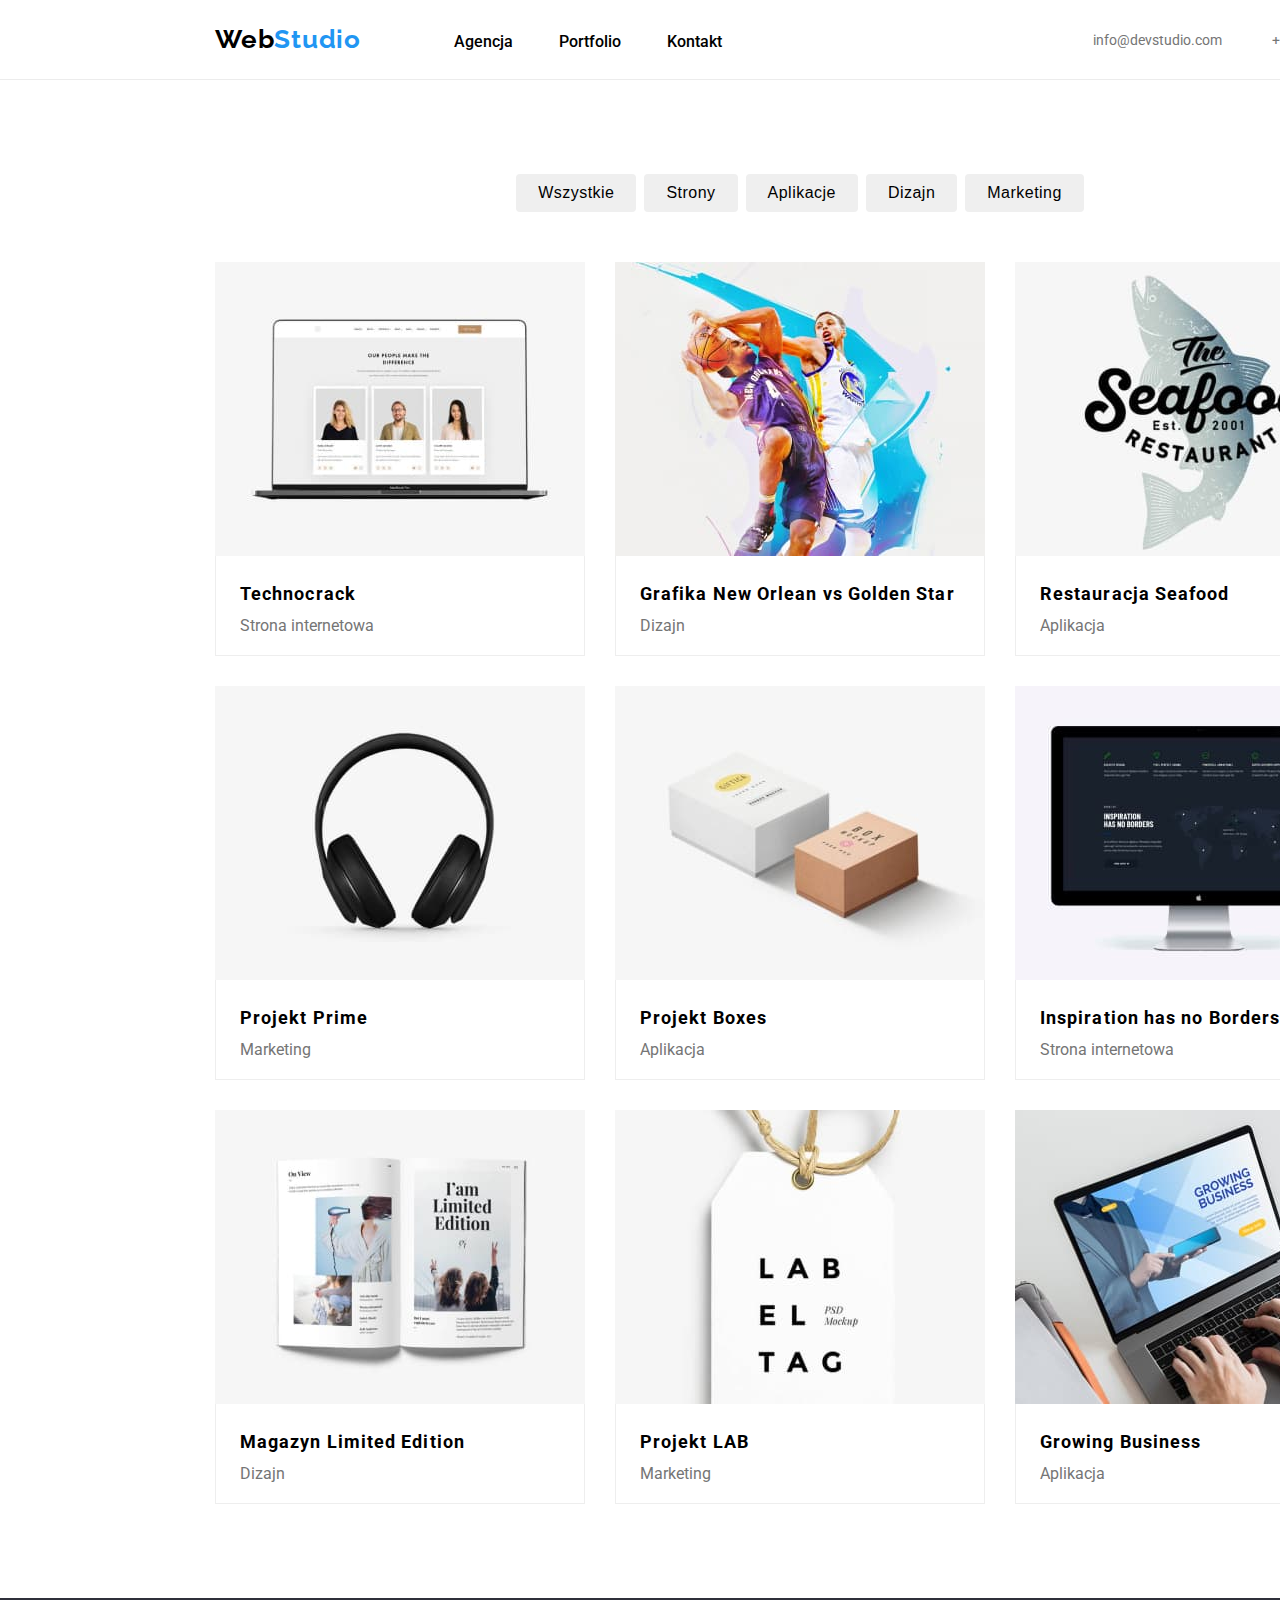
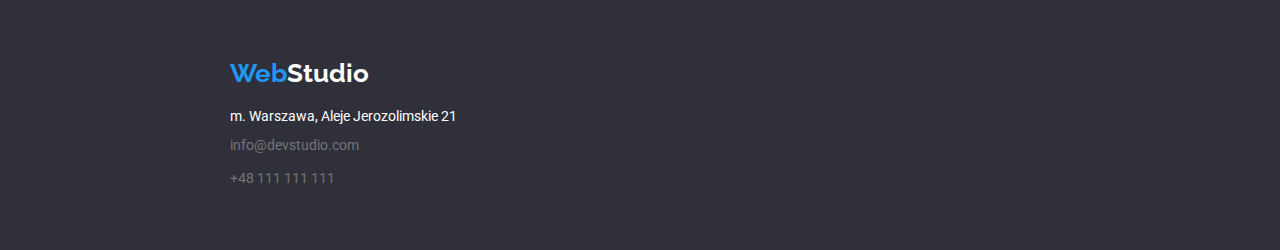
==== portfolio.html @ f9b562af "Copy" ====
<!DOCTYPE html>
<html lang="pl">
  <head>
    <meta charset="UTF-8" />
    <meta http-equiv="X-UA-Compatible" content="IE=edge" />
    <meta name="viewport" content="width=device-width, initial-scale=1.0" />
    <link rel="preconnect" href="https://fonts.googleapis.com" />
    <link rel="preconnect" href="https://fonts.gstatic.com" crossorigin />
    <link
      href="https://fonts.googleapis.com/css2?family=Raleway:wght@700&family=Roboto:wght@400;500;700;900&display=swap"
      rel="stylesheet"
    />
    <link
      rel="stylesheet"
      href="node_modules/modern-normalize/modern-normalize.css"
    />
    <link rel="stylesheet" href="css/styles.css" />
    <title>Portfolio</title>
  </head>
  
  <body class="center">
      <header class="header">
      <div class="container header-flex">
                     <a href="index.html">
                    <h2 class="logo-nav">
                        <span class="header-nav">Web</span>Studio
                    </h2>
                        </a>
                <nav class="navigation">
                    <ul class="navigation-menu">
                        <li>
                            <a href="index.html">Agencja</a>
                        </li>
                        <li>
                            <a href="portfolio.html">Portfolio</a>
                        </li>
                        <li>
                            <a href="#Kontakt">Kontakt</a>
                        </li>
                    </ul>
                </nav>
                <ul class="contact-links-header">
                  <li>
                    <a href="mailto:info@devstudio.com">info@devstudio.com</a>
                  </li>
                  <li>
                    <a href="tel:+48111111111">+48 111 111 111</a>
                  </li>
                </ul>
        </div>
      </header>
    </div>
    <main>
      <div class="container">
        <ul class="button-list">
          <li><button type="button">Wszystkie</button></li>
          <li><button type="button">Strony</button></li>
          <li><button type="button">Aplikacje</button></li>
          <li><button type="button">Dizajn</button></li>
          <li><button type="button">Marketing</button></li>
        </ul>
      </div>
      <div class="container">
      <ul class="product-center">
        <li>
          <figure class="product">
            <img
              class="portfolio-image"
              src="images/technocrack.jpg"
              width="370"
              height="294"
              alt="technocrack"
            />
            <figcaption class="photo-description">
              <p class="product-name">Technocrack</p>
              <p class="product-description">Strona internetowa</p>
            </figcaption>
          </figure>
        </li>
        <li>
          <figure class="product">
            <img
              class="portfolio-image"
              src="images/neworleanvsgoldenstar.jpg"
              width="370"
              height="294"
              alt="neworleanvsgoldenstar"
            />
            <figcaption class="photo-description">
              <p class="product-name">Grafika New Orlean vs Golden Star</p>
              <p class="product-description">Dizajn</p>
            </figcaption>
          </figure>
        </li>
        <li>
          <figure class="product">
            <img
              class="portfolio-image"
              src="images/seafood.jpg"
              width="370"
              height="294"
              alt="seafood"
            />
            <figcaption class="photo-description">
              <p class="product-name">Restauracja Seafood</p>
              <p class="product-description">Aplikacja</p>
            </figcaption>
          </figure>
        </li>
        <li>
          <figure class="product">
            <img
              class="portfolio-image"
              src="images/prime.jpg"
              width="370"
              height="294"
              alt="prime"
            />
            <figcaption class="photo-description">
              <p class="product-name">Projekt Prime</p>
              <p class="product-description">Marketing</p>
            </figcaption>
          </figure>
        </li>
        <li>
          <figure class="product">
            <img
              class="portfolio-image"
              src="images/boxes.jpg"
              width="370"
              height="294"
              alt="boxes"
            />
            <figcaption class="photo-description">
              <p class="product-name">Projekt Boxes</p>
              <p class="product-description">Aplikacja</p>
            </figcaption>
          </figure>
        </li>
        <li>
          <figure class="product">
            <img
              class="portfolio-image"
              src="images/inspiration.jpg"
              width="370"
              height="294"
              alt="inspiration"
            />
            <figcaption class="photo-description">
              <p class="product-name">Inspiration has no Borders</p>
              <p class="product-description">Strona internetowa</p>
            </figcaption>
          </figure>
        </li>
        <li>
          <figure class="product">
            <img
              class="portfolio-image"
              src="images/magazyn.jpg"
              width="370"
              height="294"
              alt="magazyn"
            />
            <figcaption class="photo-description">
              <p class="product-name">Magazyn Limited Edition</p>
              <p class="product-description">Dizajn</p>
            </figcaption>
          </figure>
        </li>
        <li>
          <figure class="product">
            <img
              class="portfolio-image"
              src="images/lab.jpg"
              width="370"
              height="294"
              alt="projekt lab"
            />
            <figcaption class="photo-description">
              <p class="product-name">Projekt LAB</p>
              <p class="product-description">Marketing</p>
            </figcaption>
          </figure>
        </li>
        <li>
          <figure class="product">
            <img
              class="portfolio-image"
              src="images/business.jpg"
              width="370"
              height="294"
              alt="business"
            />
            <figcaption class="photo-description">
              <p class="product-name">Growing Business</p>
              <p class="product-description">Aplikacja</p>
            </figcaption>
          </figure>
        </li>
      </ul>
      </div>
      </main>
      <footer class="footer-navigation">
        <div class="container">
        <div class="navigation-color">
          <a href="index.html">
            <h2 class="navigation-footer-header">
              <span class="navigation-name">Web</span>Studio
            </h2>
          </a>
        </div>
        <address class="address">
          <p>m. Warszawa, Aleje Jerozolimskie 21</p>
          <div class="contact">
            <a href="mailto:info@devstudio.com">info@devstudio.com</a>
            <a href="tel:+48111111111">+48 111 111 111</a>
          </div>
        </address>
        </div>
      </footer>
    </div>
  </body>
</html>
---- css/styles.css ----
* {
  box-sizing: border-box;
  margin: 0;
  padding: 0;
  text-decoration: none;
  list-style: none;
}

:root {
  --black-color: #000000;
  --main-normal-text-color: #212121;
  --contacts-header-color: #757575;
  --white-text: white;
  --border: #eeeeee;
  --header-bg: #2f303a;
  --blue-color: #2196f3;
  --background-color: #2f303a;
}
.container {
  width: 1200px;
  margin-left: auto;
  margin-right: auto;
  padding: 0 15px;
}

body {
  font-family: "Roboto", "Raleway", sans-serif;
  width: 1600px;
}

.center{
  margin-left: auto;
  margin-right: auto;}

.header-flex {
  display: flex;
}

.header {
  height: 80px;
  border-bottom: 1px solid #ececec;
  background-color: var(--white-color);
}

.navigation-menu {
  display: flex;
  gap: 46px;
}

.navigation {
  padding-left: 93px;
  padding-top: 32px;
  padding-bottom: 32px;
}

.header-nav {
  font-family: "Raleway";
  font-weight: 700;
  font-size: 26px;
  color: var(--black-color);
}

.logo-nav {
  font-family: "Raleway";
  font-size: 26px;
  line-height: 1.2;
  color: var(--blue-color);
  letter-spacing: 0.03em;
  padding-top: 24px;
  padding-bottom: 25px;
}

.navigation h2 {
  font-size: 26px;
  padding-right: 93px;
    
}

.navigation a {
  color: var(--black-color);
  font-size: 16px;
  font-weight: 500;
}

.contact-links-header a {
  font-size: 14px;
  line-height: 16px;
  color: var(--contacts-header-color);
}

.contact-links-header {
  padding-top: 32px;
  padding-bottom: 32px;
  display: flex;
  font-size: 14px;
  line-height: 16px;
  color: var(--contacts-header-color);
  padding-left: 371px;
  gap: 50px;
}


.navigation a:focus,
.navigation a:hover,
.contact-links-header a:focus,
.contact-links-header a:hover,
.footer-navigation a:focus,
.footer-navigation a:hover {
  color: var(--blue-color);
}

.footer-navigation {
  padding-left: 30px;
  padding-bottom: 60px;
  background-color: var(--background-color);
}

.contact {
  font-size: 14px;
}

.contact a {
    text-decoration: none;
    font-size: 14px;
    line-height: 24px;
    color: var(--contacts-header-color);
    display: block;
    padding-top: 9px;
}

.footer-navigation address {
    color: #ffffff;
    font-size: 14px;
}

.navigation-name {
    font-family: "Raleway";
    color: var(--blue-color);
    font-weight: 700;
    font-size: 26px;
}

.navigation-color {
    font-family: "Raleway";
    font-weight: 700;
    font-size: 26px;
    color: #ffffff;
}

.navigation-footer-header {
    color: #ffffff;
    font-weight: 700;
    font-size: 26px;
    padding-top: 60px;
    padding-bottom: 20px;
}


.address {
    font-style: normal;
}




/*agencja,portfolio,kontakt - header*/

.about-links a {
    text-decoration: none;
    color: #000000;
    font-size: 16px;
    font-weight: 500;
}

.about-links .about {
  display: flex;
  list-style: none;
  gap: 46px;
  text-decoration: none;
  font-weight: 500;
  line-height: 1.1;
  letter-spacing: 0.02em;
  color: var(--main-normal-text-color);
}
.about-links .about:hover,
.about-links .about:focus {
  color: var(--main-link-color);
}

/*kontakt links - mail and tel*/

.social-links a {
  text-decoration: none;
  color: var(--main-text-color);
  font-weight: 500;
}

.primary-link {
  font-family: "Roboto";
  color: var(--main-normal-text-color);
  font-weight: 500;
  letter-spacing: 0.02em;
}
.primary-link:hover {
  color: var(--main-link-color);
}

/*Text on main page and button under */

.solutions {
  display: flex;
  background-color: var(--background-color);
  flex-direction: column;
  justify-content: center;
  padding: 200px 0;
}

.solution-main {
  color: #ffffff;
  letter-spacing: 0.06em;
  font-size: 44px;
  line-height: calc(60 / 44);
  width: 696px;
  text-align: center;
  align-self: center;
  padding-bottom: 15px;
  margin: auto;
}


.button-order {
  text-align: center;
  display: block;
  line-height: 1.9;
  letter-spacing: 0.06em;
  padding: 10px 42px;
  color: white;
  border-radius: 4px;
  background-color: #2196f3;
  align-self: center;
  box-shadow: 0px 4px 4px rgba(0, 0, 0, 0.15);
  border: none;
  margin-top: 30px;
  font-size: 16px;
  font-weight: 700;
  margin: auto;
}

.button-order:hover,
.button-order:focus {
  color: var(--white-text);
  cursor: pointer;
}

/* Lorem ipsum text */

.first-section {
    padding-top: 94px;
}

.description {
    display: flex;
    gap: 30px;
    align-items: center;
    margin: auto;
}

.descripion-title {
    font-weight: 700;
    font-size: 14px;
    line-height: 1.14;
}

.description-text {
    font-size: 14px;
    line-height: 1.71;
    padding-top:10px;
}
/*what we do - on main page*/

.second-section {
    padding-top: 94px;
    padding-bottom: 94px;
}

.main-list-title {
    font-weight: 700;
    font-size: 36px;
    line-height: 1.17;
    text-align: center;
    padding-bottom: 50px;
  letter-spacing: 0.03em;
  color: var(--main-normal-text-color);
}

.main-list {
    display: flex;
    list-style: none;
    gap: 30px;
    justify-content: center;
}

/*team on main page*/

.third-section {
    background-color: #f5f4fa;
    padding-top: 94px;
    padding-bottom: 94px;
}

.team {
    padding-bottom: 50px;
  font-size: 36px;
  font-weight: 700;
  line-height: 1.17;
  text-align: center;
  letter-spacing: 0.03em;
  color: var(--main-normal-text-color);
}

.team-list{
  display: flex;
  gap: 30px;
  justify-content: center;
}

.pictures {
  background: #FFFFFF;
  box-shadow: 0px 1px 3px rgba(0, 0, 0, 0.12), 0px 1px 1px rgba(0, 0, 0, 0.14),
    0px 2px 1px rgba(0, 0, 0, 0.2);
  border-bottom-left-radius: 4px;
  border-bottom-right-radius: 4px;
}

.pictures figcaption {text-align: center;
  padding: 30px ;}

.name {
  font-weight: 500;
  font-size: 16px;
  letter-spacing: 0.03em;
  padding-bottom: 10px;}

.what-do {
  font-weight: 500;
  color: #757575;;
}


/*buttons on top - portfolio page*/

.button-list {
  display: flex;
  gap: 8px;
  justify-content: center;
  padding: 94px 0;
  padding-bottom: 50px;
}


.button-list > li > button {
  font-weight: 500;
  padding: 6px 22px;
  font-size: 16px;
  border-radius: 4px;
  border: none;
  color: var(--main-font-color);
  line-height: calc(26 / 16);
  letter-spacing: 00.03em;
}

.button-list > li > button:hover {
  cursor: pointer;
  background-color: #2196f3;
  color: var(--white-text);
  box-shadow: 0px 3px 1px rgba(0, 0, 0, 0.1), 0px 1px 2px rgba(0, 0, 0, 0.08),
    0px 2px 2px rgba(0, 0, 0, 0.12);
}

.button-list > li > button:focus {
  background-color: #2196f3;
  color: var(--white-text);
}

/*portfolio list - images*/

.photo-description{
display: flex;
  flex-direction: column;
  gap: 4px;
  padding: 20px 24px;
  border-bottom: 1px solid var(--border);
  border-left: 1px solid var(--border);
  border-right: 1px solid var(--border);
}

.product-center {

    display: flex;
    flex-wrap: wrap;
    gap:30px;
    margin: 0 auto;
    margin-bottom:94px;
    
}
.product {
  background-color: #ffffff;
 
}
.portfolio-image {vertical-align: top;}

.product-name {
  font-weight: 700;
  line-height: 2;
  letter-spacing: 0.06em;
  font-size: 18px;
}
.product-description {
    font-size: 16px;
    color: var(--contacts-header-color);
}
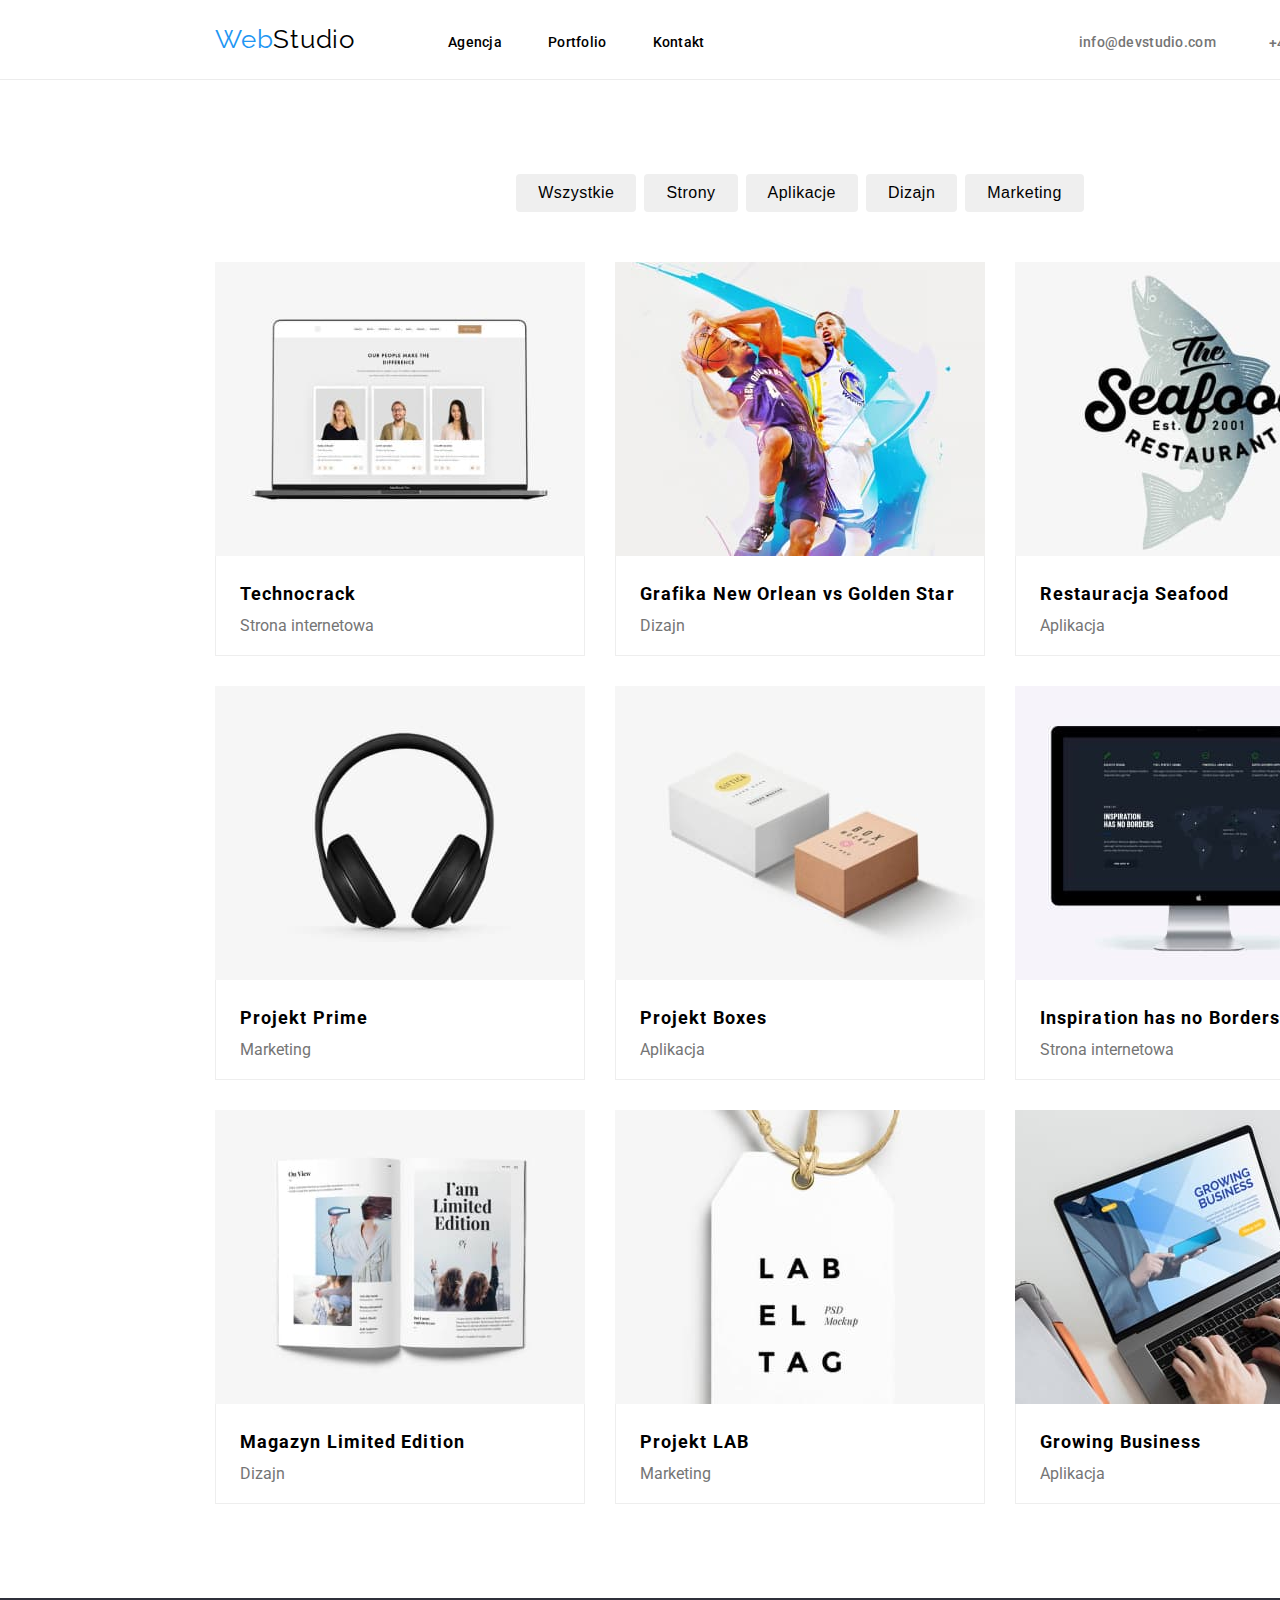
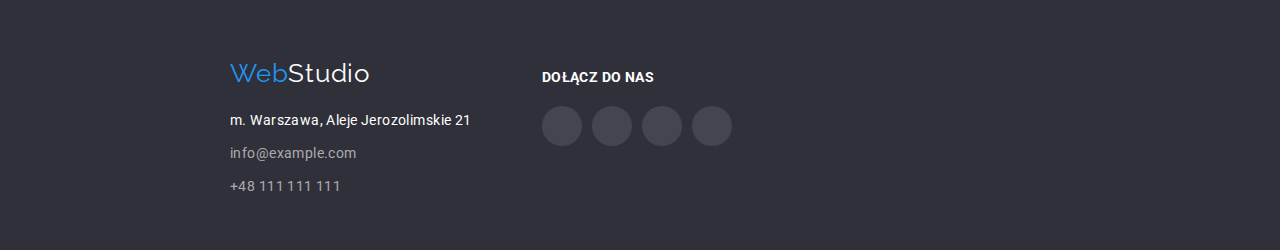
==== commit 3650828d: "Update portfolio.html" ====
--- a/portfolio.html
+++ b/portfolio.html
@@ -19,37 +19,48 @@
   </head>
   
   <body class="center">
-      <header class="header">
+    <header class="header">
       <div class="container header-flex">
-                     <a href="index.html">
-                    <h2 class="logo-nav">
-                        <span class="header-nav">Web</span>Studio
-                    </h2>
-                        </a>
-                <nav class="navigation">
-                    <ul class="navigation-menu">
-                        <li>
-                            <a href="index.html">Agencja</a>
-                        </li>
-                        <li>
-                            <a href="portfolio.html">Portfolio</a>
-                        </li>
-                        <li>
-                            <a href="#Kontakt">Kontakt</a>
-                        </li>
-                    </ul>
-                </nav>
-                <ul class="contact-links-header">
-                  <li>
-                    <a href="mailto:info@devstudio.com">info@devstudio.com</a>
-                  </li>
-                  <li>
-                    <a href="tel:+48111111111">+48 111 111 111</a>
-                  </li>
-                </ul>
-        </div>
-      </header>
-    </div>
+        <a class="logo" href="index.html"
+          >Web<span class="logo-span">Studio</span>
+        </a>
+        <nav class="navigation">
+          <ul class="list nav-list">
+            <li>
+              <a class="agency-link" href="index.html">Agencja</a>
+            </li>
+            <li>
+              <a class="portfolio-link" href="portfolio.html">Portfolio</a>
+            </li>
+            <li>
+              <a class="contact-link" href="/contact">Kontakt</a>
+            </li>
+          </ul>
+        </nav>
+        <ul class="list contact-list">
+          <li>
+            <a class="email-header" href="mailto:info@devstudio.com">
+              <svg width="16" height="12">
+                <use
+                  href="/goit-markup-hw-04/images/icons.svg#email-icon"
+                ></use>
+              </svg>
+              info@devstudio.com
+            </a>
+          </li>
+          <li>
+            <a class="phone-header" href="tel:+48111111111">
+              <svg width="10" height="16">
+                <use
+                  href="/goit-markup-hw-04/images/icons.svg#tel-icon"
+                ></use>
+              </svg>
+              +48 111 111 111
+            </a>
+          </li>
+        </ul>
+      </div>
+    </header>
     <main>
       <div class="container">
         <ul class="button-list">
@@ -200,24 +211,68 @@
       </ul>
       </div>
       </main>
-      <footer class="footer-navigation">
-        <div class="container">
-        <div class="navigation-color">
-          <a href="index.html">
-            <h2 class="navigation-footer-header">
-              <span class="navigation-name">Web</span>Studio
-            </h2>
-          </a>
-        </div>
-        <address class="address">
-          <p>m. Warszawa, Aleje Jerozolimskie 21</p>
-          <div class="contact">
-            <a href="mailto:info@devstudio.com">info@devstudio.com</a>
-            <a href="tel:+48111111111">+48 111 111 111</a>
+      <footer class="footer">
+      <div class="container footercontent">
+        <section>
+          <ul class="list">
+            <li class="footer-logo-item">
+              <a class="footer-logo" href="index.html"
+                >Web<span class="footer-logo-span">Studio</span>
+              </a>
+            </li>
+            <li class="footer-address-item">
+              <address class="footer-address">
+                m. Warszawa, Aleje Jerozolimskie 21
+              </address>
+            </li>
+            <li class="footer-email-item">
+              <a class="footer-email" href="mailto:info@example.com"
+                >info@example.com</a
+              >
+            </li>
+            <li class="footer-phone-item">
+              <a class="footer-phone" href="tel:+48111111111"
+                >+48 111 111 111</a
+              >
+            </li>
+          </ul>
+        </section>
+        <section class="footer-socialmedia">
+          <p class="footer-socialmedia-header">dołącz do nas</p>
+          <div>
+            <ul class="list footer-socialmedia-items">
+              <li class="footer-socialmedia-item">
+                <svg width="20" height="20">
+                  <use
+                    href="/goit-markup-hw-04/images/icons.svg#instagram"
+                  ></use>
+                </svg>
+              </li>
+              <li class="footer-socialmedia-item">
+                <svg width="20" height="20">
+                  <use
+                    href="/goit-markup-hw-04/images/icons.svg#twitter"
+                  ></use>
+                </svg>
+              </li>
+              <li class="footer-socialmedia-item">
+                <svg width="20" height="20">
+                  <use
+                    href="/goit-markup-hw-04/images/icons.svg#facebook"
+                  ></use>
+                </svg>
+              </li>
+              <li class="footer-socialmedia-item">
+                <svg width="20" height="20">
+                  <use
+                    href="/goit-markup-hw-04/images/icons.svg#linkedin"
+                  ></use>
+                </svg>
+              </li>
+            </ul>
           </div>
-        </address>
-        </div>
-      </footer>
-    </div>
+        </section>
+      </div>
+    </footer>
   </body>
 </html>--- a/css/styles.css
+++ b/css/styles.css
@@ -29,23 +29,35 @@
   width: 1600px;
 }
 
+
 .center{
   margin-left: auto;
   margin-right: auto;}
 
-.header-flex {
-  display: flex;
-}
 
 .header {
   height: 80px;
   border-bottom: 1px solid #ececec;
-  background-color: var(--white-color);
-}
-
-.navigation-menu {
-  display: flex;
-  gap: 46px;
+  background-color: var(--white-text);
+}
+
+.header-flex {
+  display: flex;
+}
+
+.logo {
+  font-family: "Raleway", sans-serif;
+  font-size: 26px;
+  line-height: 1.2;
+  color: var(--blue-color);
+  text-decoration: none;
+  letter-spacing: 0.03em;
+  padding-top: 24px;
+  padding-bottom: 25px;
+}
+
+.logo-span {
+  color: var(--black-color);
 }
 
 .navigation {
@@ -54,114 +66,187 @@
   padding-bottom: 32px;
 }
 
-.header-nav {
-  font-family: "Raleway";
-  font-weight: 700;
-  font-size: 26px;
+.nav-list {
+  display: flex;
+  gap: 46px;
+}
+
+.agency-link {
+  font-weight: 500;
+  font-size: 14px;
+  line-height: 1.14;
   color: var(--black-color);
-}
-
-.logo-nav {
+  letter-spacing: 0.02em;
+}
+
+.portfolio-link {
+  font-weight: 500;
+  font-size: 14px;
+  line-height: 1.14;
+  color: var(--black-color);
+  letter-spacing: 0.02em;
+}
+
+.contact-link {
+  font-weight: 500;
+  font-size: 14px;
+  line-height: 1.14;
+  color: var(--black-color);
+  text-decoration: none;
+  letter-spacing: 0.02em;
+}
+
+.contact-list {
+  display: flex;
+  padding-left: 345px;
+  padding-top: 32px;
+  padding-bottom: 32px;
+  gap: 30px;
+}
+
+.email-header {
+  font-weight: 500;
+  font-size: 14px;
+  line-height: 1.1;
+  color: var(--contacts-header-color);
+  letter-spacing: 0.02em;
+}
+
+.header svg {
+  margin-right: 10px;
+}
+
+.phone-header {
+  font-weight: 500;
+  font-size: 14px;
+  line-height: 1.1;
+  color: var(--contacts-header-color);
+  letter-spacing: 0.02em;
+}
+
+
+.email-header:hover,
+.email-header:focus,
+.phone-header:hover,
+.phone-header:focus,
+.agency-link:hover,
+.agency-link:focus,
+.contact-link:hover,
+.contact-link:focus,
+.footer-email:hover,
+.footer-email:focus,
+.footer-phone:hover,
+.footer-phone:focus,
+.portfolio-footer-email:hover,
+.portfolio-footer-email:focus,
+.portfolio-link:hover,
+.portfolio-link:focus {
+  color: var(--blue-color);
+  fill: var(--blue-color);
+}
+
+
+
+.footer {
+  height: 252px;
+  background: #2f303a;
+}
+
+.footercontent {
+  display: flex;
+}
+
+.footer-logo-item {
+  padding-top: 60px;
+  padding-bottom: 20px;
+  padding-left: 15px;
+}
+
+.footer-logo {
   font-family: "Raleway";
   font-size: 26px;
   line-height: 1.2;
   color: var(--blue-color);
-  letter-spacing: 0.03em;
-  padding-top: 24px;
-  padding-bottom: 25px;
-}
-
-.navigation h2 {
-  font-size: 26px;
-  padding-right: 93px;
-    
-}
-
-.navigation a {
-  color: var(--black-color);
-  font-size: 16px;
-  font-weight: 500;
-}
-
-.contact-links-header a {
-  font-size: 14px;
-  line-height: 16px;
-  color: var(--contacts-header-color);
-}
-
-.contact-links-header {
-  padding-top: 32px;
-  padding-bottom: 32px;
-  display: flex;
-  font-size: 14px;
-  line-height: 16px;
-  color: var(--contacts-header-color);
-  padding-left: 371px;
-  gap: 50px;
-}
-
-
-.navigation a:focus,
-.navigation a:hover,
-.contact-links-header a:focus,
-.contact-links-header a:hover,
-.footer-navigation a:focus,
-.footer-navigation a:hover {
-  color: var(--blue-color);
-}
-
-.footer-navigation {
-  padding-left: 30px;
-  padding-bottom: 60px;
-  background-color: var(--background-color);
-}
-
-.contact {
-  font-size: 14px;
-}
-
-.contact a {
-    text-decoration: none;
-    font-size: 14px;
-    line-height: 24px;
-    color: var(--contacts-header-color);
-    display: block;
-    padding-top: 9px;
-}
-
-.footer-navigation address {
-    color: #ffffff;
-    font-size: 14px;
-}
-
-.navigation-name {
-    font-family: "Raleway";
-    color: var(--blue-color);
-    font-weight: 700;
-    font-size: 26px;
-}
-
-.navigation-color {
-    font-family: "Raleway";
-    font-weight: 700;
-    font-size: 26px;
-    color: #ffffff;
-}
-
-.navigation-footer-header {
-    color: #ffffff;
-    font-weight: 700;
-    font-size: 26px;
-    padding-top: 60px;
-    padding-bottom: 20px;
-}
-
-
-.address {
-    font-style: normal;
-}
-
-
+  text-decoration: none;
+  letter-spacing: 0.03em;
+}
+
+.footer-logo-span {
+  color: var(--white-text);
+}
+
+.footer-address {
+  font-size: 14px;
+  line-height: 1.7;
+  font-style: normal;
+  letter-spacing: 0.03em;
+  color: var(--white-text);
+}
+
+.footer-address-item {
+  padding-bottom: 9px;
+  padding-left: 15px;
+}
+
+.footer-email {
+  font-size: 14px;
+  line-height: 1.7;
+  text-decoration: none;
+  letter-spacing: 0.03em;
+  color: rgba(255, 255, 255, 0.6);
+}
+
+.footer-email-item {
+  padding-bottom: 9px;
+  padding-left: 15px;
+}
+
+.footer-phone {
+  font-size: 14px;
+  line-height: 1.7;
+  text-decoration: none;
+  letter-spacing: 0.03em;
+  color: rgba(255, 255, 255, 0.6);
+  padding-left: 15px;
+}
+
+.footer-socialmedia {
+  padding-top: 72px;
+  padding-left: 70px;
+}
+
+.footer-socialmedia-header {
+  font-weight: 700;
+  font-size: 14px;
+  line-height: 1.14;
+  letter-spacing: 0.03em;
+  text-transform: uppercase;
+  color: var(--white-text);
+  margin: 0;
+}
+
+.footer-socialmedia-items {
+  display: flex;
+  padding-top: 20px;
+  gap: 10px;
+}
+
+.footer-socialmedia-item {
+  width: 40px;
+  height: 40px;
+  display: inline-flex;
+  justify-content: center;
+  align-items: center;
+  border-radius: 50%;
+  fill: var(--white-text);
+  background: rgba(255, 255, 255, 0.1);
+}
+
+.footer-socialmedia-item:hover,
+.footer-socialmedia-item:focus {
+  background: var(--blue-color);
+  cursor: pointer;
+}
 
 
 /*agencja,portfolio,kontakt - header*/
@@ -214,6 +299,8 @@
   flex-direction: column;
   justify-content: center;
   padding: 200px 0;
+  background: rgba(47, 48, 58, 0.4);
+  background-image: url(/goit-markup-hw-04/images/banerphoto.jpg);
 }
 
 .solution-main {
@@ -254,6 +341,15 @@
 }
 
 /* Lorem ipsum text */
+.desc-svg-box {
+  display: flex;
+  width: 270px;
+  height: 120px;
+  justify-content: center;
+  align-items: center;
+  background: #f5f4fa;
+  border-radius: 4px;
+}
 
 .first-section {
     padding-top: 94px;
@@ -337,16 +433,95 @@
   padding: 30px ;}
 
 .name {
+  padding-top: 30px;
+  padding-bottom: 10px;
   font-weight: 500;
   font-size: 16px;
-  letter-spacing: 0.03em;
-  padding-bottom: 10px;}
+  line-height: 1.2;
+  color: var(--secondary-header-color);
+  text-align: center;
+  letter-spacing: 0.03em;
+  margin: 0;}
 
 .what-do {
-  font-weight: 500;
+  font-size: 16px;
+  line-height: 1.2;
+  text-align: center;
+  letter-spacing: 0.03em;
+  margin: 0;
+  padding-bottom: 16px;
   color: #757575;;
 }
 
+.team-socialmedia {
+  padding-bottom: 30px;
+}
+
+.team-socialmedia-items {
+  display: flex;
+  margin: 0;
+  padding: 0;
+  justify-content: center;
+}
+
+.team-socialmedia-item {
+  width: 40px;
+  height: 40px;
+  margin: 0 10px;
+  display: inline-flex;
+  justify-content: center;
+  align-items: center;
+  border-radius: 50%;
+  fill: #afb1b8;
+}
+
+.team-socialmedia-item:hover,
+.team-socialmedia-item:focus {
+  fill: var(--white-text);
+  background-color: var(--blue-color);
+  cursor: pointer;
+}
+
+/*customers*/
+
+.customers {
+  padding: 94px 0px 94px 0px;
+  background-color: var(--white-text);
+}
+
+.cust-header {
+  font-weight: 700;
+  font-size: 36px;
+  line-height: 1.16;
+  text-align: center;
+  letter-spacing: 0.03em;
+  padding-bottom: 50px;
+  margin: 0;
+  color: #212121;
+}
+
+.cust-list-items {
+  display: flex;
+}
+
+.cust-list-item {
+  border: 1px solid #afb1b8;
+  border-radius: 4px;
+  display: flex;
+  width: 170px;
+  height: 92px;
+  margin: 0 15px;
+  justify-content: center;
+  align-items: center;
+  fill: #afb1b8;
+}
+
+.cust-list-item:hover,
+.cust-list-item:focus {
+  fill: var(--blue-color);
+  border-color: var(--blue-color);
+  cursor: pointer;
+}
 
 /*buttons on top - portfolio page*/
 
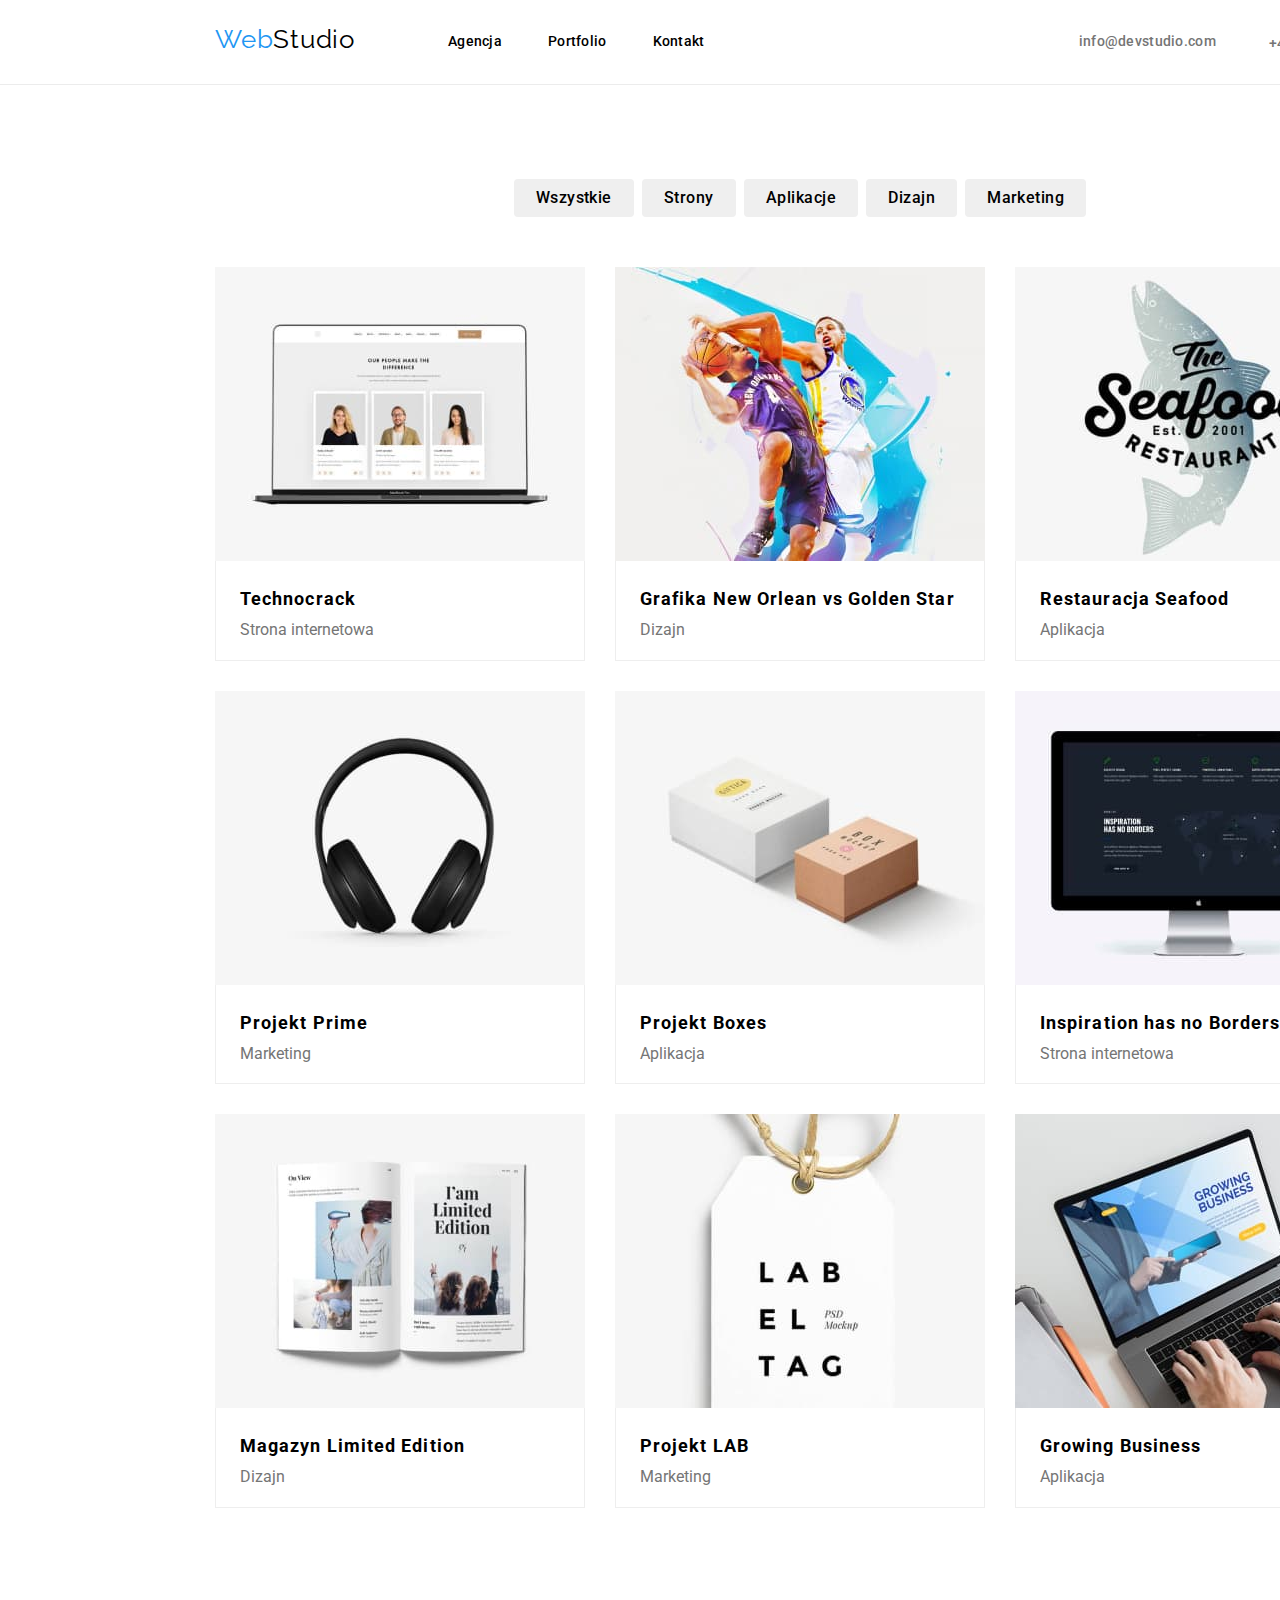
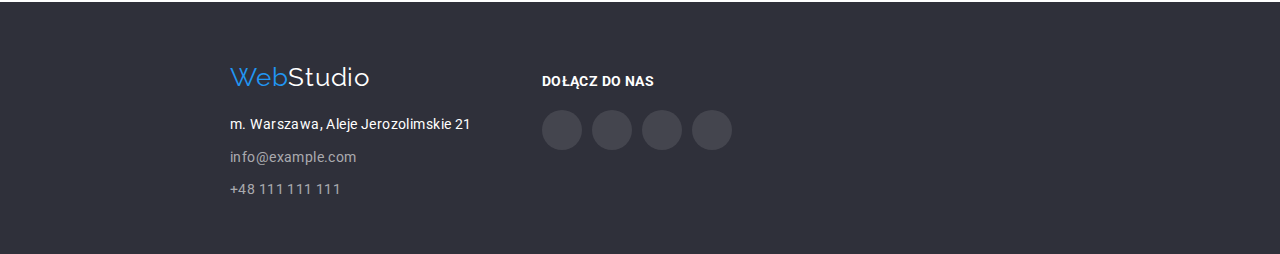
==== commit 61611c9b: "Update portfolio.html" ====
--- a/portfolio.html
+++ b/portfolio.html
@@ -12,7 +12,7 @@
     />
     <link
       rel="stylesheet"
-      href="node_modules/modern-normalize/modern-normalize.css"
+      href="https://cdnjs.cloudflare.com/ajax/libs/modern-normalize/1.1.0/modern-normalize.min.css"
     />
     <link rel="stylesheet" href="css/styles.css" />
     <title>Portfolio</title>
--- a/css/styles.css
+++ b/css/styles.css
@@ -36,7 +36,6 @@
 
 
 .header {
-  height: 80px;
   border-bottom: 1px solid #ececec;
   background-color: var(--white-text);
 }
@@ -429,7 +428,8 @@
   border-bottom-right-radius: 4px;
 }
 
-.pictures figcaption {text-align: center;
+.pictures figcaption {
+  text-align: center;
   padding: 30px ;}
 
 .name {
@@ -581,8 +581,14 @@
 }
 .product {
   background-color: #ffffff;
- 
-}
+}
+
+.product:hover {
+  box-shadow: 0px 1px 1px rgba(0, 0, 0, 0.12), 0px 4px 4px rgba(0, 0, 0, 0.06),
+    1px 4px 6px rgba(0, 0, 0, 0.16);
+    cursor: pointer;
+}
+
 .portfolio-image {vertical-align: top;}
 
 .product-name {
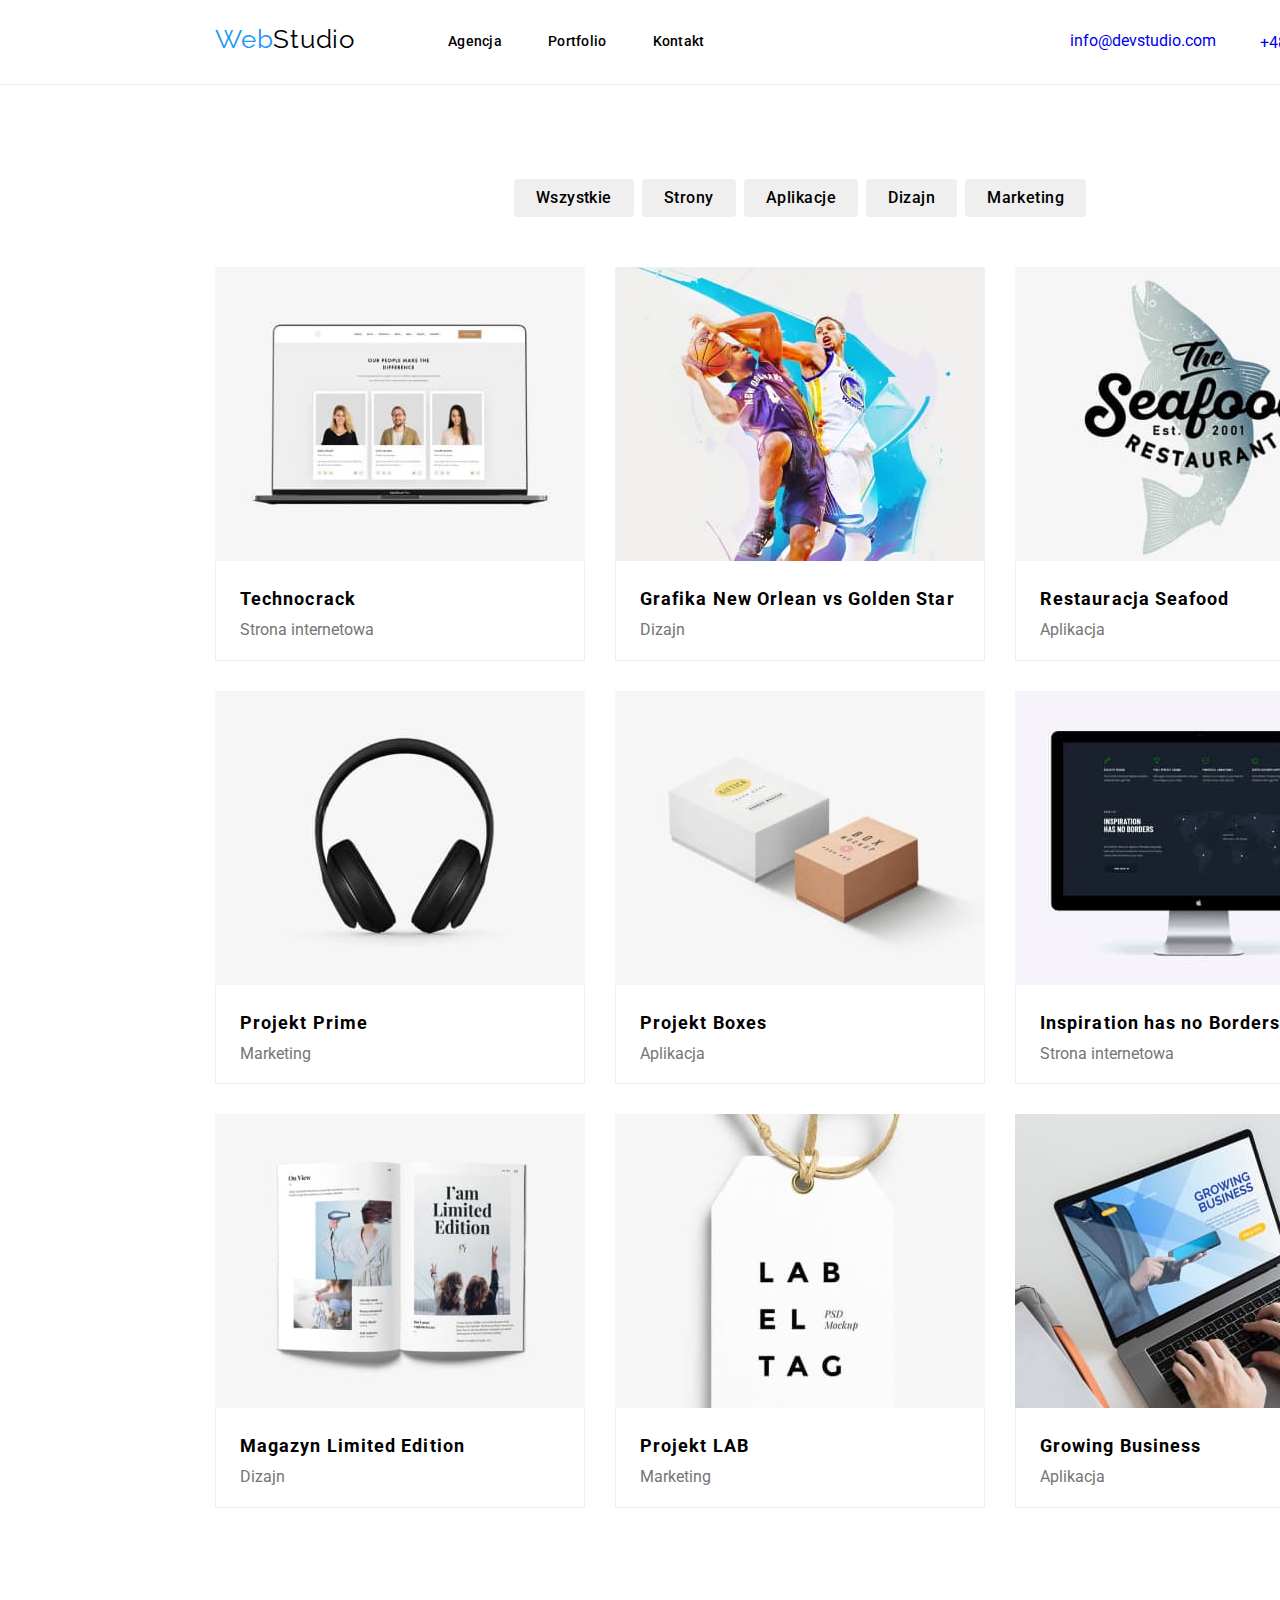
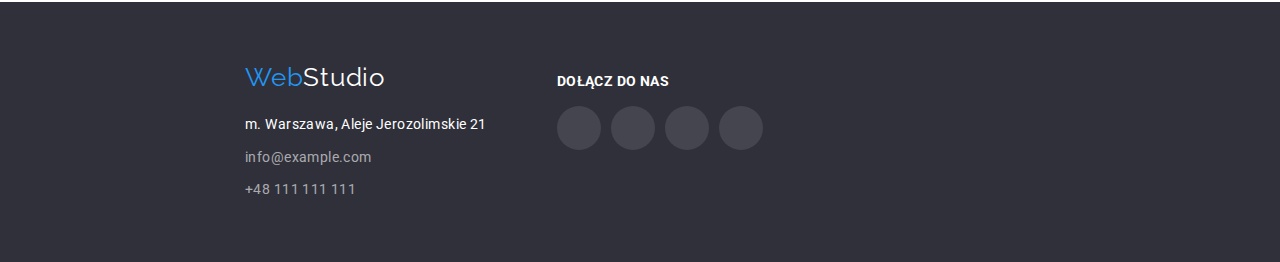
==== commit aa1cb04f: "Update portfolio.html" ====
--- a/portfolio.html
+++ b/portfolio.html
@@ -240,34 +240,42 @@
         <section class="footer-socialmedia">
           <p class="footer-socialmedia-header">dołącz do nas</p>
           <div>
-            <ul class="list footer-socialmedia-items">
-              <li class="footer-socialmedia-item">
-                <svg width="20" height="20">
-                  <use
-                    href="/goit-markup-hw-04/images/icons.svg#instagram"
-                  ></use>
-                </svg>
-              </li>
-              <li class="footer-socialmedia-item">
-                <svg width="20" height="20">
-                  <use
-                    href="/goit-markup-hw-04/images/icons.svg#twitter"
-                  ></use>
-                </svg>
-              </li>
-              <li class="footer-socialmedia-item">
-                <svg width="20" height="20">
-                  <use
-                    href="/goit-markup-hw-04/images/icons.svg#facebook"
-                  ></use>
-                </svg>
-              </li>
-              <li class="footer-socialmedia-item">
-                <svg width="20" height="20">
-                  <use
-                    href="/goit-markup-hw-04/images/icons.svg#linkedin"
-                  ></use>
-                </svg>
+            <ul class="footer-socialmedia-items">
+              <li class="footer-socialmedia-item">
+                <a href="#" class="footer-socialmedia-link">
+                  <svg class="footer-socialmedia-icon" width="44" height="44">
+                    <use
+                      href="/goit-markup-hw-04/images/icons.svg#instagram"
+                    ></use>
+                  </svg>
+                </a>
+              </li>
+              <li class="footer-socialmedia-item">
+                <a href="#" class="footer-socialmedia-link">
+                  <svg class="footer-socialmedia-icon" width="44" height="44">
+                    <use
+                      href="/goit-markup-hw-04/images/icons.svg#twitter"
+                    ></use>
+                  </svg>
+                </a>
+              </li>
+              <li class="footer-socialmedia-item">
+                <a href="#" class="footer-socialmedia-link">
+                  <svg class="footer-socialmedia-icon" width="44" height="44">
+                    <use
+                      href="/goit-markup-hw-04/images/icons.svg#facebook"
+                    ></use>
+                  </svg>
+                </a>
+              </li>
+              <li class="footer-socialmedia-item">
+                <a href="#" class="footer-socialmedia-link">
+                  <svg class="footer-socialmedia-icon" width="44" height="44">
+                    <use
+                      href="/goit-markup-hw-04/images/icons.svg#linkedin"
+                    ></use>
+                  </svg>
+                </a>
               </li>
             </ul>
           </div>
--- a/css/styles.css
+++ b/css/styles.css
@@ -35,6 +35,8 @@
   margin-right: auto;}
 
 
+/*header*/
+
 .header {
   border-bottom: 1px solid #ececec;
   background-color: var(--white-text);
@@ -42,6 +44,7 @@
 
 .header-flex {
   display: flex;
+    
 }
 
 .logo {
@@ -91,7 +94,6 @@
   font-size: 14px;
   line-height: 1.14;
   color: var(--black-color);
-  text-decoration: none;
   letter-spacing: 0.02em;
 }
 
@@ -103,31 +105,18 @@
   gap: 30px;
 }
 
-.email-header {
+
+.contact {
   font-weight: 500;
   font-size: 14px;
   line-height: 1.1;
-  color: var(--contacts-header-color);
+  color: #757575;
   letter-spacing: 0.02em;
 }
 
-.header svg {
-  margin-right: 10px;
-}
-
-.phone-header {
-  font-weight: 500;
-  font-size: 14px;
-  line-height: 1.1;
-  color: var(--contacts-header-color);
-  letter-spacing: 0.02em;
-}
-
-
-.email-header:hover,
-.email-header:focus,
-.phone-header:hover,
-.phone-header:focus,
+
+.contact:hover,
+.contact:focus,
 .agency-link:hover,
 .agency-link:focus,
 .contact-link:hover,
@@ -145,9 +134,11 @@
 }
 
 
+/*footer*/
 
 .footer {
-  height: 252px;
+  padding-left: 30px;
+  padding-bottom: 60px;
   background: #2f303a;
 }
 
@@ -226,19 +217,15 @@
 
 .footer-socialmedia-items {
   display: flex;
-  padding-top: 20px;
-  gap: 10px;
+  width: 206px;
+  padding-top: 16px;
+  justify-content: space-between;
+  margin: auto;
 }
 
 .footer-socialmedia-item {
-  width: 40px;
-  height: 40px;
-  display: inline-flex;
-  justify-content: center;
-  align-items: center;
+  background-color: rgba(255, 255, 255, 0.1);
   border-radius: 50%;
-  fill: var(--white-text);
-  background: rgba(255, 255, 255, 0.1);
 }
 
 .footer-socialmedia-item:hover,
@@ -246,6 +233,20 @@
   background: var(--blue-color);
   cursor: pointer;
 }
+
+.footer-socialmedia-link:hover,
+.footer-socialmedia-link:focus {
+  background: var(--blue-color);
+  border-radius: 50%;
+}
+.footer-socialmedia-link {
+  display: flex;
+  align-items: center;
+  justify-content: center;
+}
+
+.footer-socialmedia-icon{padding: 12px;
+  fill: #fff;}
 
 
 /*agencja,portfolio,kontakt - header*/
@@ -348,6 +349,7 @@
   align-items: center;
   background: #f5f4fa;
   border-radius: 4px;
+  margin-bottom: 30px;
 }
 
 .first-section {
@@ -359,12 +361,20 @@
     gap: 30px;
     align-items: center;
     margin: auto;
+    padding-top: 30px;
 }
 
 .descripion-title {
-    font-weight: 700;
-    font-size: 14px;
-    line-height: 1.14;
+font-weight: 700;
+  font-size: 14px;
+  line-height: 1.1;
+  text-transform: uppercase;
+  letter-spacing: 0.03em;
+  margin: 0;
+  padding-top: 30px;
+  
+  padding-bottom: 10px;
+   
 }
 
 .description-text {
@@ -453,34 +463,37 @@
   color: #757575;;
 }
 
-.team-socialmedia {
+.team-socialmedia-items {
+  list-style: none;
+  display: flex;
+  width: 206px;
+  padding-top: 16px;
+  justify-content: space-between;
+  margin: auto;
   padding-bottom: 30px;
 }
 
-.team-socialmedia-items {
-  display: flex;
-  margin: 0;
-  padding: 0;
-  justify-content: center;
-}
-
-.team-socialmedia-item {
-  width: 40px;
-  height: 40px;
-  margin: 0 10px;
-  display: inline-flex;
-  justify-content: center;
+.team-socialmedia-links {
+  display: flex;
   align-items: center;
+  justify-content: center;
+}
+
+.team-socialmedia-icon {
+  padding: 12px;
+  fill: #afb1b8;
+}
+
+.team-socialmedia-links:hover,
+.team-socialmedia-links:focus {
+  background: var(--blue-color);
   border-radius: 50%;
-  fill: #afb1b8;
-}
-
-.team-socialmedia-item:hover,
-.team-socialmedia-item:focus {
-  fill: var(--white-text);
-  background-color: var(--blue-color);
-  cursor: pointer;
-}
+}
+
+.team-socialmedia-icon:hover {
+  fill: #fff;
+}
+
 
 /*customers*/
 
@@ -522,6 +535,15 @@
   border-color: var(--blue-color);
   cursor: pointer;
 }
+
+.cust-list-link{
+  display: flex;
+  justify-content: center;
+  align-items: center;
+  width: 170px;
+  height: 92px;
+  fill: #afb1b8;}
+.cust-list-link:hover{fill: var(--blue-color);}
 
 /*buttons on top - portfolio page*/
 
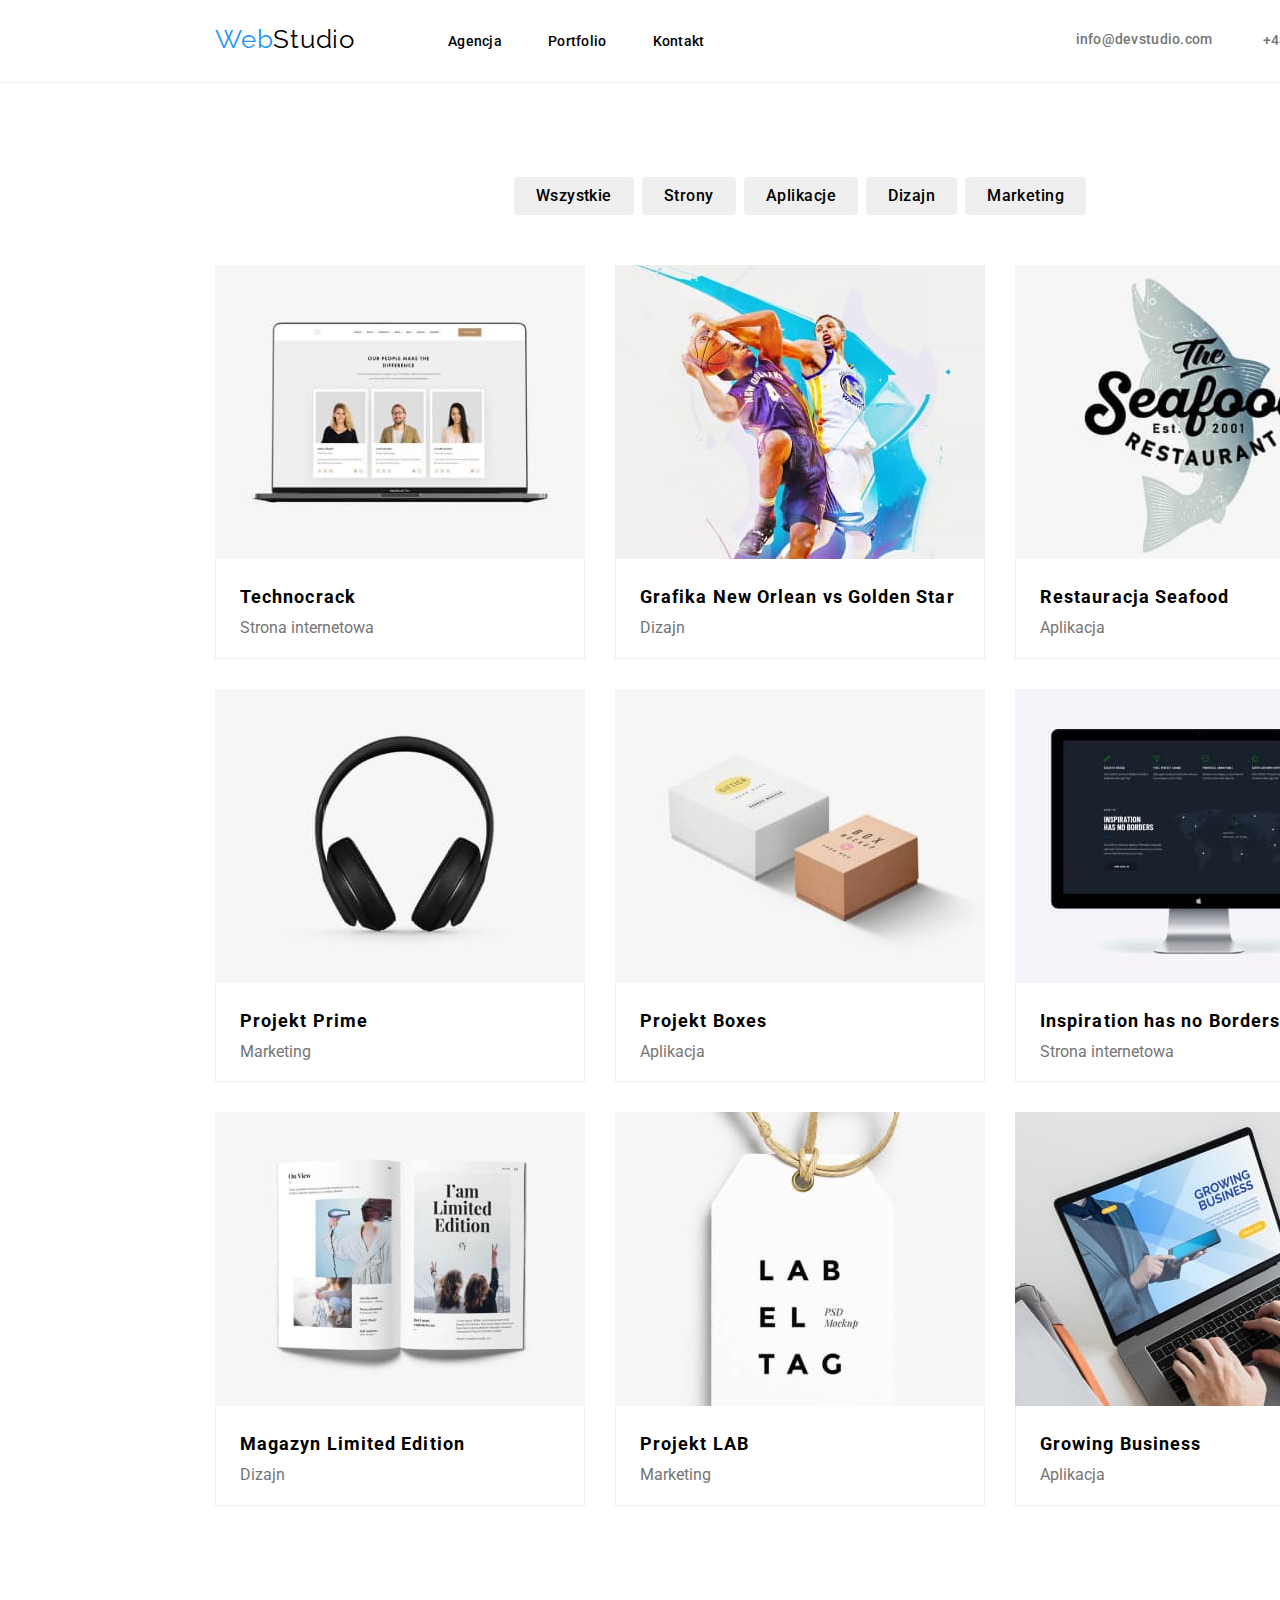
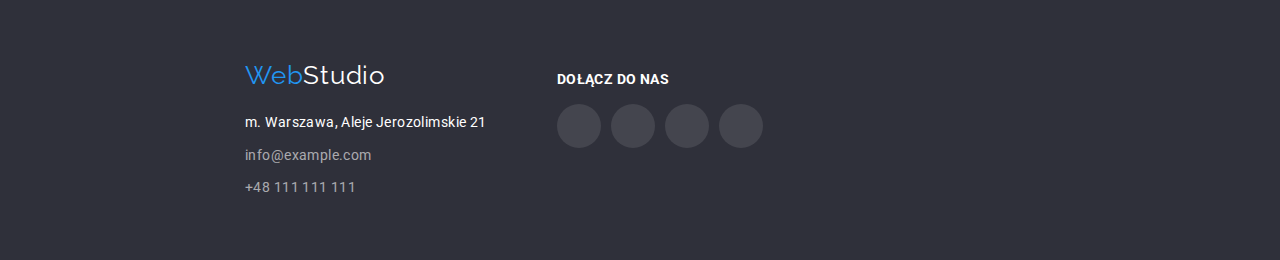
==== commit 307b1990: "Update portfolio.html" ====
--- a/portfolio.html
+++ b/portfolio.html
@@ -37,10 +37,10 @@
             </li>
           </ul>
         </nav>
-        <ul class="list contact-list">
+        <ul class="contact-list">
           <li>
-            <a class="email-header" href="mailto:info@devstudio.com">
-              <svg width="16" height="12">
+            <a class="contact" href="mailto:info@devstudio.com">
+              <svg class="icon" width="16" height="14">
                 <use
                   href="/goit-markup-hw-04/images/icons.svg#email-icon"
                 ></use>
@@ -49,11 +49,9 @@
             </a>
           </li>
           <li>
-            <a class="phone-header" href="tel:+48111111111">
-              <svg width="10" height="16">
-                <use
-                  href="/goit-markup-hw-04/images/icons.svg#tel-icon"
-                ></use>
+            <a class="contact" href="tel:+48111111111">
+              <svg class="icon" width="10" height="18">
+                <use href="/goit-markup-hw-04/images/icons.svg#tel-icon"></use>
               </svg>
               +48 111 111 111
             </a>
--- a/css/styles.css
+++ b/css/styles.css
@@ -106,15 +106,21 @@
 }
 
 
-.contact {
-  font-weight: 500;
-  font-size: 14px;
-  line-height: 1.1;
-  color: #757575;
-  letter-spacing: 0.02em;
-}
-
-
+.contact{color: #757575;
+    text-decoration: none;
+    font-style: normal;
+    font-weight: 500;
+    font-size: 14px;
+    line-height: 1.1;
+    letter-spacing: 0.02em;
+    display: flex;
+    justify-content: center;
+    align-items: center;
+    gap: 10px;}
+
+
+.icon:hover,
+.icon:focus,
 .contact:hover,
 .contact:focus,
 .agency-link:hover,
